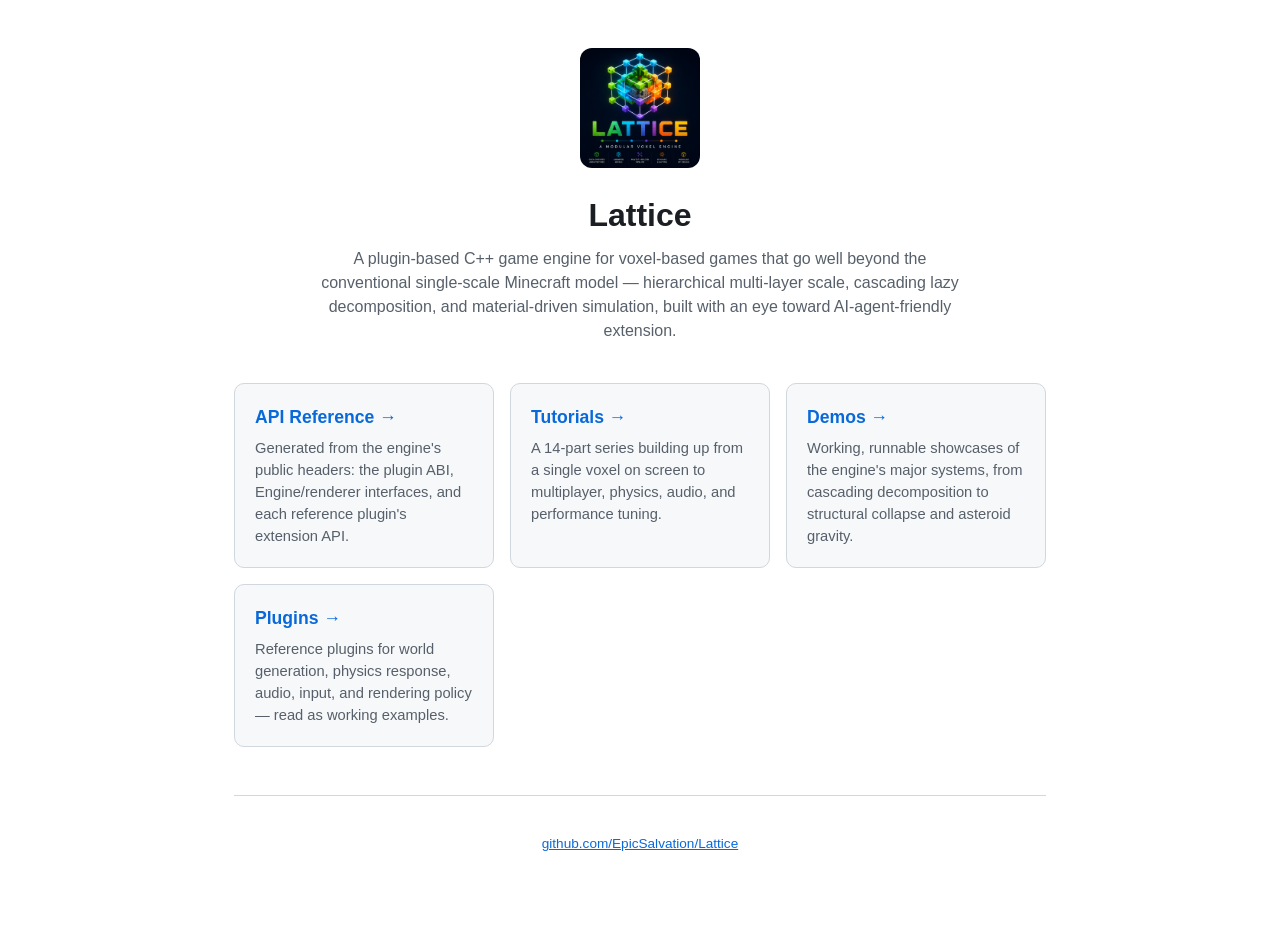
==== docs/site/index.html @ a9ce4a5d "Add landing page, Pages deploy workflow, and README links Adds docs/site/ (a small hand-written land" ====
<!doctype html>
<html lang="en">
<head>
<meta charset="utf-8">
<meta name="viewport" content="width=device-width, initial-scale=1">
<title>Lattice — a multi-scale voxel game engine</title>
<link rel="icon" href="assets/lattice-logo.png">
<link rel="stylesheet" href="style.css">
</head>
<body>
<main>
  <header>
    <img src="assets/lattice-logo.png" alt="Lattice logo">
    <h1>Lattice</h1>
    <p class="tagline">
      A plugin-based C++ game engine for voxel-based games that go well
      beyond the conventional single-scale Minecraft model — hierarchical
      multi-layer scale, cascading lazy decomposition, and material-driven
      simulation, built with an eye toward AI-agent-friendly extension.
    </p>
  </header>

  <section class="cards">
    <a class="card" href="api/index.html">
      <h2>API Reference &rarr;</h2>
      <p>Generated from the engine's public headers: the plugin ABI,
      Engine/renderer interfaces, and each reference plugin's extension API.</p>
    </a>
    <a class="card" href="https://github.com/EpicSalvation/Lattice/tree/main/docs/tutorials">
      <h2>Tutorials &rarr;</h2>
      <p>A 14-part series building up from a single voxel on screen to
      multiplayer, physics, audio, and performance tuning.</p>
    </a>
    <a class="card" href="https://github.com/EpicSalvation/Lattice/tree/main/demos">
      <h2>Demos &rarr;</h2>
      <p>Working, runnable showcases of the engine's major systems, from
      cascading decomposition to structural collapse and asteroid gravity.</p>
    </a>
    <a class="card" href="https://github.com/EpicSalvation/Lattice/tree/main/plugins">
      <h2>Plugins &rarr;</h2>
      <p>Reference plugins for world generation, physics response, audio,
      input, and rendering policy — read as working examples.</p>
    </a>
  </section>

  <footer>
    <p>
      <a href="https://github.com/EpicSalvation/Lattice">github.com/EpicSalvation/Lattice</a>
    </p>
  </footer>
</main>
</body>
</html>
---- docs/site/style.css ----
:root {
  color-scheme: light dark;
  --bg: #ffffff;
  --fg: #1b1f23;
  --muted: #57606a;
  --card-bg: #f6f8fa;
  --card-border: #d0d7de;
  --accent: #0969da;
}

@media (prefers-color-scheme: dark) {
  :root {
    --bg: #0d1117;
    --fg: #e6edf3;
    --muted: #8b949e;
    --card-bg: #161b22;
    --card-border: #30363d;
    --accent: #58a6ff;
  }
}

* {
  box-sizing: border-box;
}

body {
  margin: 0;
  padding: 0;
  background: var(--bg);
  color: var(--fg);
  font-family: -apple-system, BlinkMacSystemFont, "Segoe UI", Helvetica, Arial, sans-serif;
  line-height: 1.5;
}

main {
  max-width: 860px;
  margin: 0 auto;
  padding: 3rem 1.5rem 4rem;
}

header {
  text-align: center;
  margin-bottom: 2.5rem;
}

header img {
  width: 120px;
  height: 120px;
  border-radius: 12px;
}

h1 {
  font-size: 2rem;
  margin: 1rem 0 0.5rem;
}

.tagline {
  color: var(--muted);
  max-width: 640px;
  margin: 0 auto;
}

.cards {
  display: grid;
  grid-template-columns: repeat(auto-fit, minmax(220px, 1fr));
  gap: 1rem;
  margin: 2rem 0;
}

.card {
  display: block;
  border: 1px solid var(--card-border);
  background: var(--card-bg);
  border-radius: 10px;
  padding: 1.25rem;
  text-decoration: none;
  color: inherit;
  transition: border-color 0.15s ease;
}

.card:hover {
  border-color: var(--accent);
}

.card h2 {
  margin: 0 0 0.4rem;
  font-size: 1.1rem;
  color: var(--accent);
}

.card p {
  margin: 0;
  color: var(--muted);
  font-size: 0.92rem;
}

footer {
  text-align: center;
  color: var(--muted);
  font-size: 0.85rem;
  margin-top: 3rem;
  border-top: 1px solid var(--card-border);
  padding-top: 1.5rem;
}

footer a {
  color: var(--accent);
}
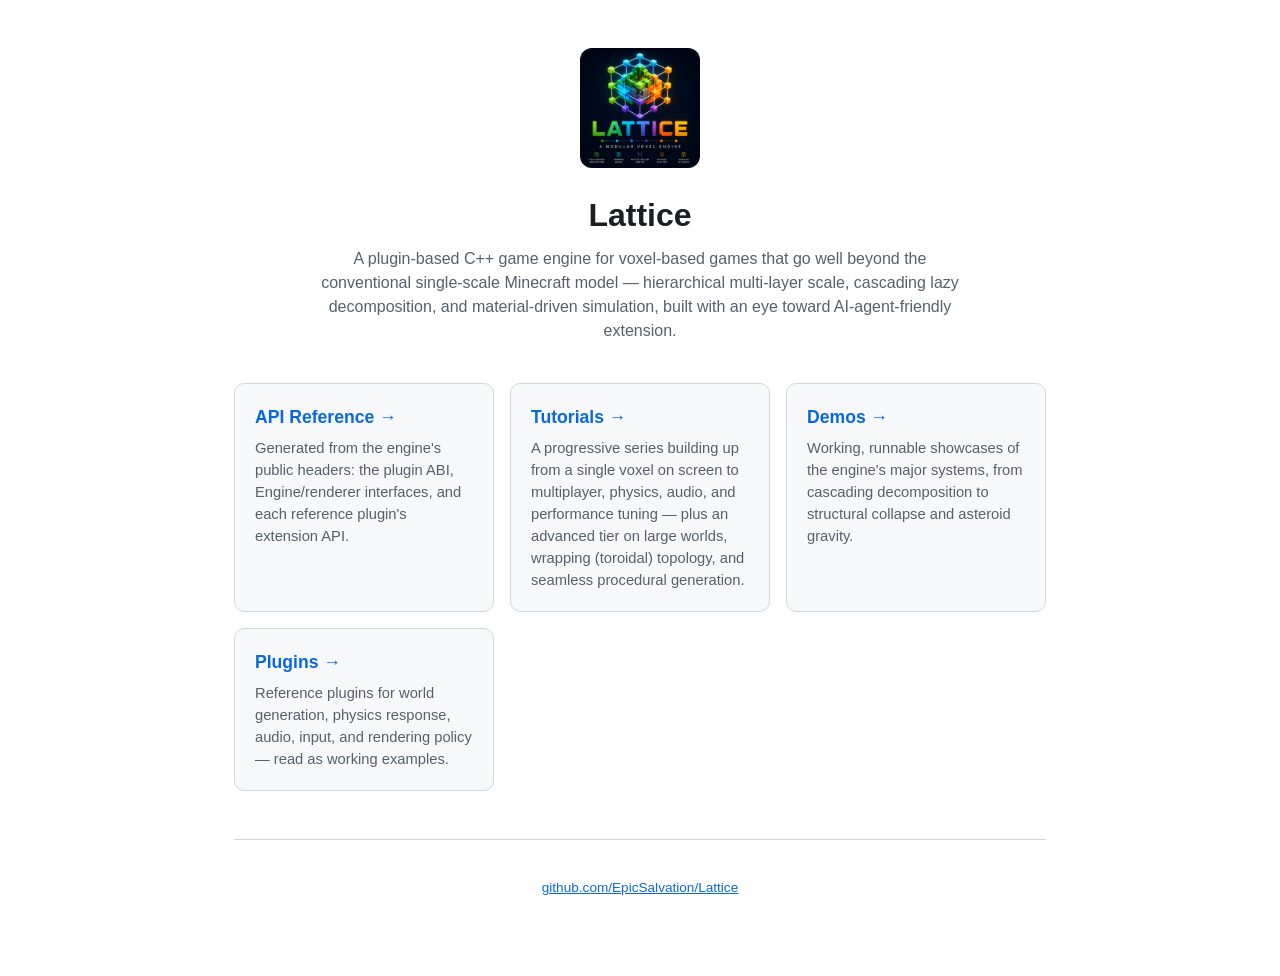
==== commit 206bd427: "Add advanced tutorial tier (15-17): large worlds, wrapping, seamless worldgen Writes the three "Big," ====
--- a/docs/site/index.html
+++ b/docs/site/index.html
@@ -28,8 +28,10 @@
     </a>
     <a class="card" href="https://github.com/EpicSalvation/Lattice/tree/main/docs/tutorials">
       <h2>Tutorials &rarr;</h2>
-      <p>A 14-part series building up from a single voxel on screen to
-      multiplayer, physics, audio, and performance tuning.</p>
+      <p>A progressive series building up from a single voxel on screen to
+      multiplayer, physics, audio, and performance tuning &mdash; plus an
+      advanced tier on large worlds, wrapping (toroidal) topology, and seamless
+      procedural generation.</p>
     </a>
     <a class="card" href="https://github.com/EpicSalvation/Lattice/tree/main/demos">
       <h2>Demos &rarr;</h2>
